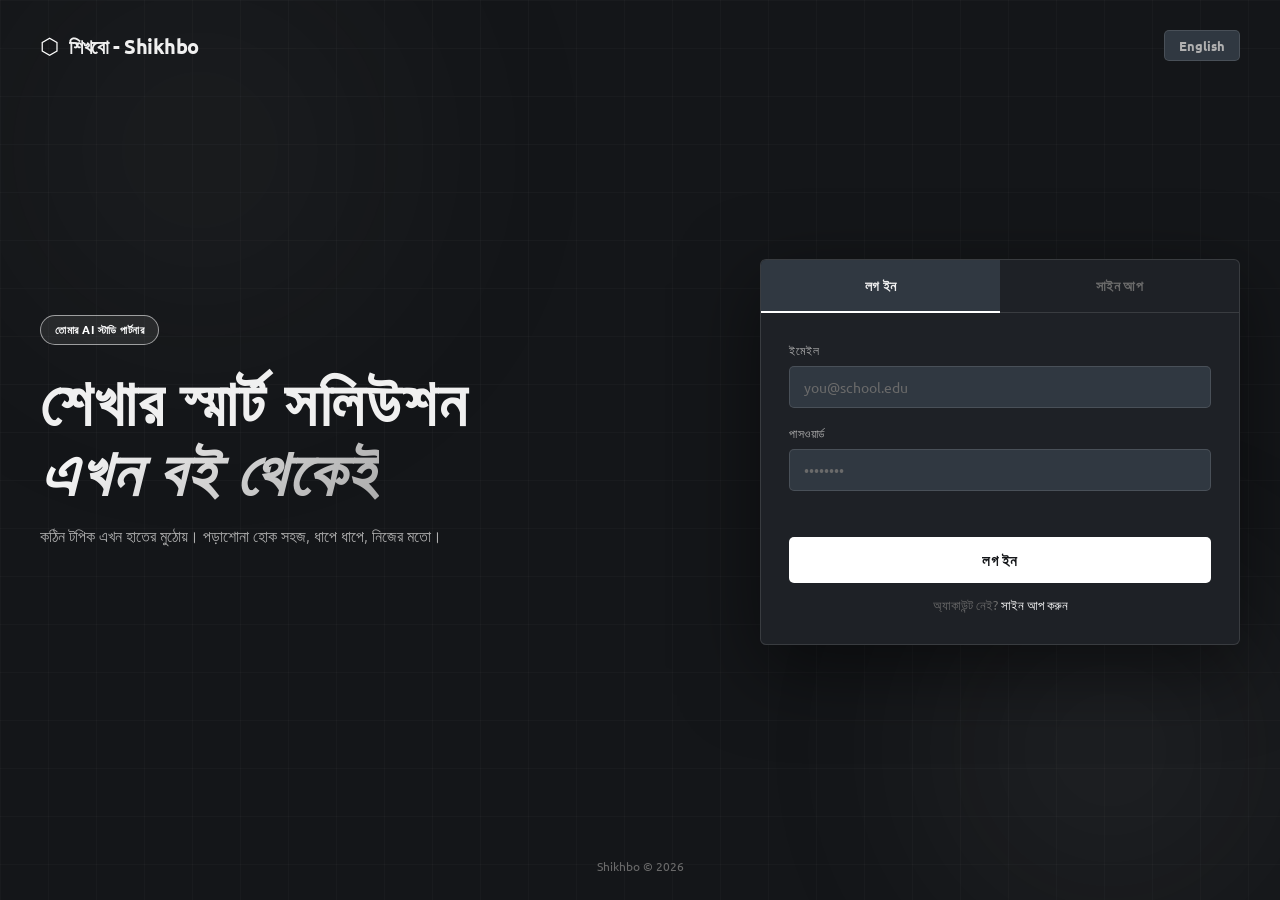
==== templates/index.html @ 41967b7c "Initial commit" ====
<!DOCTYPE html>
<html lang="en">

<head>
  <meta charset="UTF-8" />
  <meta name="viewport" content="width=device-width, initial-scale=1.0" />
  <title>শিখবো - Shikhbo</title>
  <link rel="stylesheet" href="/static/css/landing.css" />
  <link rel="preconnect" href="https://fonts.googleapis.com">
  <link
    href="https://fonts.googleapis.com/css2?family=Ubuntu:ital,wght@0,300;0,400;0,500;0,700;1,300;1,400;1,500;1,700&display=swap"
    rel="stylesheet">
</head>

<body>

  <!-- Background grid -->
  <div class="bg-grid"></div>
  <div class="glow glow-1"></div>
  <div class="glow glow-2"></div>

  <!-- Main container -->
  <div class="landing-wrapper">

    <header class="site-header" style="justify-content: space-between;">
      <div class="logo">
        <span class="logo-icon">⬡</span>
        <span class="logo-text">শিখবো - Shikhbo</span>
      </div>
      <button id="langToggleBtn" onclick="toggleLanguage()" class="lang-toggle">English</button>
    </header>

    <main class="hero">
      <div class="hero-text-content">
        <p class="hero-label" data-en="Your AI Study Partner" data-bn="তোমার AI স্টাডি পার্টনার">তোমার AI স্টাডি
          পার্টনার</p>
        <h1 class="hero-title" data-en="Learn smarter,<br><em>not harder.</em>"
          data-bn="শেখার স্মার্ট সলিউশন<br><em>এখন বই থেকেই</em>">আপনার সার্বক্ষণিক,<br><em>আপনার সার্বক্ষণিক স্টাডি
            পার্টনার।</em></h1>
        <p class="hero-sub" data-en="Tough topics, now in your pocket. Study made easy, step by step, your way."
          data-bn="কঠিন টপিক এখন হাতের মুঠোয়। পড়াশোনা হোক সহজ, ধাপে ধাপে, নিজের মতো।">কঠিন টপিক এখন হাতের মুঠোয়। পড়াশোনা
          হোক সহজ, ধাপে ধাপে, নিজের মতো</p>
      </div>

      <div class="auth-panel" id="authPanel">
        <!-- Tab switcher -->
        <div class="tab-bar">
          <button class="tab active" id="tabLogin" onclick="switchTab('login')" data-en="Log In" data-bn="লগ ইন">লগ
            ইন</button>
          <button class="tab" id="tabSignup" onclick="switchTab('signup')" data-en="Sign Up" data-bn="সাইন আপ">সাইন
            আপ</button>
        </div>

        <!-- LOGIN FORM -->
        <form id="loginForm" class="auth-form active" onsubmit="handleLogin(event)">
          <div class="field-group">
            <label data-en="Email" data-bn="ইমেইল">ইমেইল</label>
            <input type="email" id="loginEmail" placeholder="you@school.edu" required />
          </div>
          <div class="field-group">
            <label data-en="Password" data-bn="পাসওয়ার্ড">পাসওয়ার্ড</label>
            <input type="password" id="loginPassword" data-en="••••••••" data-bn="••••••••" placeholder="••••••••"
              required />
          </div>
          <div class="error-msg" id="loginError"></div>
          <button type="submit" class="btn-primary" id="loginBtn">
            <span class="btn-text" data-en="Log In" data-bn="লগ ইন">লগ ইন</span>
            <span class="btn-loader" style="display:none">●●●</span>
          </button>
          <p class="switch-hint" data-en="No account? <a href='#' onclick='switchTab(&quot;signup&quot;)'>Sign up</a>"
            data-bn="অ্যাকাউন্ট নেই? <a href='#' onclick='switchTab(&quot;signup&quot;)'>সাইন আপ করুন</a>">অ্যাকাউন্ট
            নেই? <a href='#' onclick='switchTab("signup")'>সাইন আপ করুন</a></p>
        </form>

        <!-- SIGNUP FORM -->
        <form id="signupForm" class="auth-form" onsubmit="handleSignup(event)">
          <div class="fields-row">
            <div class="field-group">
              <label data-en="Full Name" data-bn="পুরো নাম">পুরো নাম</label>
              <input type="text" id="signupName" data-en="Your name" data-bn="আপনার নাম" placeholder="আপনার নাম"
                required />
            </div>
            <div class="field-group">
              <label data-en="Email" data-bn="ইমেইল">ইমেইল</label>
              <input type="email" id="signupEmail" placeholder="you@school.edu" required />
            </div>
          </div>
          <div class="field-group">
            <label data-en="Password" data-bn="পাসওয়ার্ড">পাসওয়ার্ড</label>
            <input type="password" id="signupPassword" data-en="Create a password" data-bn="পাসওয়ার্ড তৈরি করুন"
              placeholder="পাসওয়ার্ড তৈরি করুন" required />
          </div>
          <div class="fields-row">
            <div class="field-group">
              <label data-en="Class / Grade" data-bn="ক্লাস / গ্রেড">ক্লাস / গ্রেড</label>
              <input type="text" id="signupClass" data-en="e.g. Class 10" data-bn="উদাঃ ক্লাস ১০"
                placeholder="উদাঃ ক্লাস ১০" required />
            </div>
            <div class="field-group">
              <label data-en="Curriculum" data-bn="কারিকুলাম">কারিকুলাম</label>
              <select id="signupCurriculum" required>
                <option value="" disabled selected data-en="Select…" data-bn="নির্বাচন করুন…">নির্বাচন করুন…</option>
                <option value="National" data-en="National" data-bn="ন্যাশনাল">ন্যাশনাল</option>
                <option value="Cambridge" data-en="Cambridge" data-bn="ক্যামব্রিজ">ক্যামব্রিজ</option>
                <option value="IB" data-en="IB" data-bn="আইবি">আইবি</option>
                <option value="Other" data-en="Other" data-bn="অন্যান্য">অন্যান্য</option>
              </select>
            </div>
          </div>
          <div class="error-msg" id="signupError"></div>
          <button type="submit" class="btn-primary" id="signupBtn">
            <span class="btn-text" data-en="Create Account" data-bn="অ্যাকাউন্ট তৈরি করুন">অ্যাকাউন্ট তৈরি করুন</span>
            <span class="btn-loader" style="display:none">●●●</span>
          </button>
          <p class="switch-hint"
            data-en="Already a member? <a href='#' onclick='switchTab(&quot;login&quot;)'>Log in</a>"
            data-bn="আগে থেকেই সদস্য? <a href='#' onclick='switchTab(&quot;login&quot;)'>লগ ইন করুন</a>">আগে থেকেই
            সদস্য? <a href='#' onclick='switchTab("login")'>লগ ইন করুন</a></p>
        </form>
      </div>
    </main>
    <footer class="site-footer">
      <span>Shikhbo © 2026</span>
    </footer>

  </div>

  <script src="/static/js/lang.js"></script>
  <script src="/static/js/landing.js"></script>
</body>

</html>
---- static/css/landing.css ----
/* ── Reset & Base ────────────────────────────────────────────────────────── */
*,
*::before,
*::after {
  box-sizing: border-box;
  margin: 0;
  padding: 0;
}

:root {
  --bg: #141619;
  --surface: #1e2126;
  --surface-2: #303841;
  --border: rgba(255, 255, 255, 0.12);
  --border-active: rgba(255, 255, 255, 0.55);
  --accent: #ffffff;
  --accent-dim: rgba(255, 255, 255, 0.08);
  --accent-glow: rgba(255, 255, 255, 0.18);
  --text: #f0f0f0;
  --text-dim: #b0b0b0;
  --text-muted: #6a6a6a;
  --green: #3dd68c;
  --red: #ff5f6d;
  --radius: 6px;
  --radius-sm: 5px;
  --layout-max-width: 1400px;
  --font-display: 'Ubuntu', sans-serif;
  --font-body: 'Ubuntu', sans-serif;
}

html,
body {
  height: 100%;
  background: var(--bg);
  color: var(--text);
  font-family: var(--font-body);
  font-size: 15px;
  line-height: 1.6;
  overflow-x: hidden;
}

/* ── Background ──────────────────────────────────────────────────────────── */
.bg-grid {
  position: fixed;
  inset: 0;
  z-index: 0;
  background-image:
    linear-gradient(rgba(255, 255, 255, 0.025) 1px, transparent 1px),
    linear-gradient(90deg, rgba(255, 255, 255, 0.025) 1px, transparent 1px);
  background-size: 48px 48px;
  pointer-events: none;
}

.glow {
  position: fixed;
  z-index: 0;
  border-radius: 50%;
  filter: blur(100px);
  pointer-events: none;
  opacity: 0.15;
}

.glow-1 {
  width: 600px;
  height: 600px;
  background: radial-gradient(circle, #555555, transparent 70%);
  top: -150px;
  left: -100px;
}

.glow-2 {
  width: 500px;
  height: 500px;
  background: radial-gradient(circle, #888888, transparent 70%);
  bottom: -100px;
  right: -80px;
}

/* ── Wrapper ─────────────────────────────────────────────────────────────── */
.landing-wrapper {
  position: relative;
  z-index: 1;
  min-height: 100vh;
  display: flex;
  flex-direction: column;
  align-items: center;
}

/* ── Header ──────────────────────────────────────────────────────────────── */
.site-header {
  width: 100%;
  max-width: var(--layout-max-width);
  padding: 28px 40px;
  display: flex;
  align-items: center;
}

.logo {
  display: flex;
  align-items: center;
  gap: 10px;
}

.logo-icon {
  font-size: 22px;
  color: var(--accent);
  animation: spin 8s linear infinite;
}

.logo-text {
  font-family: var(--font-display);
  font-size: 20px;
  font-weight: 700;
  letter-spacing: -0.5px;
}

@keyframes spin {
  from {
    transform: rotate(0deg);
  }

  to {
    transform: rotate(360deg);
  }
}

/* ── Hero ────────────────────────────────────────────────────────────────── */
.hero {
  flex: 1;
  display: flex;
  flex-direction: row;
  justify-content: space-between;
  align-items: center;
  text-align: left;
  padding: 40px 40px 60px;
  max-width: var(--layout-max-width);
  width: 100%;
  gap: 40px;
}

.hero-text-content {
  flex: 1;
  max-width: 700px;
}

.hero-label {
  display: inline-block;
  background: var(--accent-dim);
  border: 1px solid var(--border-active);
  color: var(--accent);
  font-size: 11px;
  font-weight: 600;
  letter-spacing: 0.5px;
  text-transform: uppercase;
  padding: 5px 14px;
  border-radius: 100px;
  margin-bottom: 22px;
  animation: fadeUp 0.5s ease both;
}

.hero-title {
  font-family: var(--font-display);
  font-size: clamp(38px, 6vw, 64px);
  font-weight: 800;
  line-height: 1.1;
  letter-spacing: 2px;
  margin-bottom: 16px;
  animation: fadeUp 0.5s 0.1s ease both;
}

.hero-title em {
  font-style: italic;
  background: linear-gradient(135deg, var(--accent), #aaaaaa);
  -webkit-background-clip: text;
  background-clip: text;
  -webkit-text-fill-color: transparent;
}

.hero-sub {
  color: var(--text-dim);
  font-size: 16px;
  font-weight: 300;
  margin-bottom: 40px;
  animation: fadeUp 0.5s 0.2s ease both;
}

/* ── Auth Panel ──────────────────────────────────────────────────────────── */
.auth-panel {
  width: 100%;
  max-width: 480px;
  background: var(--surface);
  border: 1px solid var(--border);
  border-radius: var(--radius);
  overflow: hidden;
  box-shadow: 0 24px 80px rgba(0, 0, 0, 0.5);
  animation: fadeUp 0.5s 0.3s ease both;
}

.tab-bar {
  display: grid;
  grid-template-columns: 1fr 1fr;
  border-bottom: 1px solid var(--border);
}

.tab {
  background: none;
  border: none;
  cursor: pointer;
  padding: 16px;
  font-family: var(--font-display);
  font-size: 14px;
  font-weight: 600;
  color: var(--text-muted);
  transition: all 0.2s;
  letter-spacing: 0.3px;
}

.tab:hover {
  color: var(--text-dim);
}

.tab.active {
  color: var(--text);
  background: var(--surface-2);
  border-bottom: 2px solid var(--accent);
  margin-bottom: -1px;
}

/* ── Forms ───────────────────────────────────────────────────────────────── */
.auth-form {
  display: none;
  flex-direction: column;
  gap: 16px;
  padding: 28px;
}

.auth-form.active {
  display: flex;
}

.fields-row {
  display: grid;
  grid-template-columns: 1fr 1fr;
  gap: 14px;
}

.field-group {
  display: flex;
  flex-direction: column;
  gap: 6px;
}

.field-group label {
  font-size: 12px;
  font-weight: 500;
  color: var(--text-dim);
  letter-spacing: 0.5px;
  text-transform: uppercase;
}

input,
select {
  background: var(--surface-2);
  border: 1px solid var(--border);
  border-radius: var(--radius-sm);
  color: var(--text);
  font-family: var(--font-body);
  font-size: 14px;
  padding: 11px 14px;
  outline: none;
  transition: border-color 0.2s, box-shadow 0.2s;
  width: 100%;
}

input::placeholder {
  color: var(--text-muted);
}

input:focus,
select:focus {
  border-color: var(--border-active);
  box-shadow: 0 0 0 3px var(--accent-dim);
}

select {
  cursor: pointer;
  appearance: none;
  background-image: url("data:image/svg+xml,%3Csvg xmlns='http://www.w3.org/2000/svg' width='12' height='12' viewBox='0 0 12 12' fill='none'%3E%3Cpath d='M2 4l4 4 4-4' stroke='%237a8299' stroke-width='1.5' stroke-linecap='round'/%3E%3C/svg%3E");
  background-repeat: no-repeat;
  background-position: right 14px center;
}

select option {
  background: var(--surface-2);
}

.error-msg {
  font-size: 13px;
  color: var(--red);
  min-height: 18px;
  margin-top: -4px;
}

.btn-primary {
  background: var(--accent);
  color: var(--bg);
  border: none;
  border-radius: var(--radius-sm);
  font-family: var(--font-display);
  font-size: 15px;
  font-weight: 700;
  padding: 13px;
  cursor: pointer;
  transition: opacity 0.2s, transform 0.15s;
  letter-spacing: 0.3px;
}

.btn-primary:hover {
  opacity: 0.85;
}

.btn-primary:active {
  transform: translateY(1px);
}

.btn-primary:disabled {
  opacity: 0.5;
  cursor: not-allowed;
  transform: none;
}

.btn-loader {
  letter-spacing: 4px;
  animation: pulse 0.8s infinite alternate;
}

@keyframes pulse {
  from {
    opacity: 0.4;
  }

  to {
    opacity: 1;
  }
}

.switch-hint {
  text-align: center;
  font-size: 13px;
  color: var(--text-muted);
  margin-top: -4px;
}

.switch-hint a {
  color: var(--accent);
  text-decoration: none;
  font-weight: 500;
}

.switch-hint a:hover {
  text-decoration: underline;
}

/* ── Lang Toggle ─────────────────────────────────────────────────────────── */
.lang-toggle {
  background: var(--surface-2);
  border: 1px solid var(--border);
  color: var(--text-dim);
  font-family: var(--font-body);
  font-size: 13px;
  font-weight: 600;
  padding: 6px 14px;
  border-radius: var(--radius-sm);
  cursor: pointer;
  transition: all 0.2s;
}

.lang-toggle:hover {
  border-color: var(--border-active);
  color: var(--text);
}

/* ── Footer ──────────────────────────────────────────────────────────────── */
.site-footer {
  padding: 24px 40px;
  display: flex;
  justify-content: center;
  width: 100%;
  max-width: var(--layout-max-width);
  font-size: 12px;
  color: var(--text-muted);
}

/* ── Animations ──────────────────────────────────────────────────────────── */
@keyframes fadeUp {
  from {
    opacity: 0;
    transform: translateY(18px);
  }

  to {
    opacity: 1;
    transform: translateY(0);
  }
}

/* ── Responsive ──────────────────────────────────────────────────────────── */
@media (max-width: 520px) {
  .fields-row {
    grid-template-columns: 1fr;
  }

  .site-header,
  .site-footer {
    padding: 20px;
  }

  .auth-form {
    padding: 20px;
  }

  .hero {
    padding: 20px 16px 40px;
    flex-direction: column;
  }
}
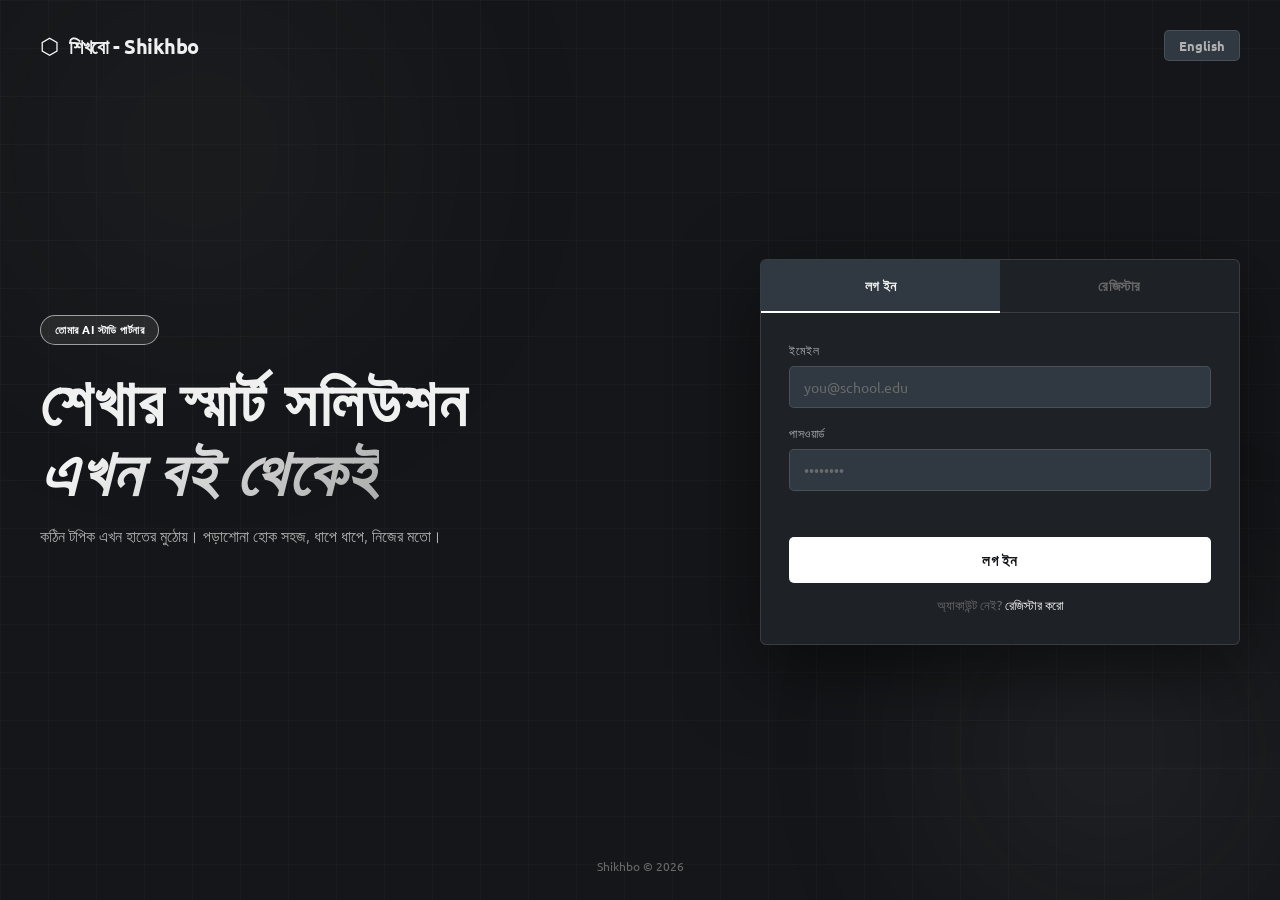
==== commit f25aa249: "implemented api based setup" ====
--- a/templates/index.html
+++ b/templates/index.html
@@ -38,17 +38,17 @@
           data-bn="শেখার স্মার্ট সলিউশন<br><em>এখন বই থেকেই</em>">আপনার সার্বক্ষণিক,<br><em>আপনার সার্বক্ষণিক স্টাডি
             পার্টনার।</em></h1>
         <p class="hero-sub" data-en="Tough topics, now in your pocket. Study made easy, step by step, your way."
-          data-bn="কঠিন টপিক এখন হাতের মুঠোয়। পড়াশোনা হোক সহজ, ধাপে ধাপে, নিজের মতো।">কঠিন টপিক এখন হাতের মুঠোয়। পড়াশোনা
+          data-bn="কঠিন টপিক এখন হাতের মুঠোয়। পড়াশোনা হোক সহজ, ধাপে ধাপে, নিজের মতো।">কঠিন টপিক এখন হাতের মুঠোয়। পড়াশোনা
           হোক সহজ, ধাপে ধাপে, নিজের মতো</p>
       </div>
 
       <div class="auth-panel" id="authPanel">
-        <!-- Tab switcher -->
+        <!-- TAB BAR -->
         <div class="tab-bar">
           <button class="tab active" id="tabLogin" onclick="switchTab('login')" data-en="Log In" data-bn="লগ ইন">লগ
             ইন</button>
-          <button class="tab" id="tabSignup" onclick="switchTab('signup')" data-en="Sign Up" data-bn="সাইন আপ">সাইন
-            আপ</button>
+          <button class="tab" id="tabSignup" onclick="switchTab('signup')" data-en="Sign Up"
+            data-bn="রেজিস্টার">রেজিস্টার</button>
         </div>
 
         <!-- LOGIN FORM -->
@@ -58,7 +58,7 @@
             <input type="email" id="loginEmail" placeholder="you@school.edu" required />
           </div>
           <div class="field-group">
-            <label data-en="Password" data-bn="পাসওয়ার্ড">পাসওয়ার্ড</label>
+            <label data-en="Password" data-bn="পাসওয়ার্ড">পাসওয়ার্ড</label>
             <input type="password" id="loginPassword" data-en="••••••••" data-bn="••••••••" placeholder="••••••••"
               required />
           </div>
@@ -67,55 +67,57 @@
             <span class="btn-text" data-en="Log In" data-bn="লগ ইন">লগ ইন</span>
             <span class="btn-loader" style="display:none">●●●</span>
           </button>
-          <p class="switch-hint" data-en="No account? <a href='#' onclick='switchTab(&quot;signup&quot;)'>Sign up</a>"
-            data-bn="অ্যাকাউন্ট নেই? <a href='#' onclick='switchTab(&quot;signup&quot;)'>সাইন আপ করুন</a>">অ্যাকাউন্ট
-            নেই? <a href='#' onclick='switchTab("signup")'>সাইন আপ করুন</a></p>
+          <p class="switch-hint"
+            data-en="Don't have an account? <a href='#' onclick='switchTab(&quot;signup&quot;); return false;'>Sign Up</a>"
+            data-bn="অ্যাকাউন্ট নেই? <a href='#' onclick='switchTab(&quot;signup&quot;); return false;'>রেজিস্টার করো</a>">
+            অ্যাকাউন্ট নেই? <a href="#" onclick="switchTab('signup'); return false;">রেজিস্টার করো</a></p>
         </form>
 
-        <!-- SIGNUP FORM -->
+        <!-- SIGN UP FORM -->
         <form id="signupForm" class="auth-form" onsubmit="handleSignup(event)">
+          <div class="field-group">
+            <label data-en="Full Name" data-bn="পুরো নাম">পুরো নাম</label>
+            <input type="text" id="signupName" data-en="Your name" data-bn="তোমার নাম" placeholder="তোমার নাম"
+              required />
+          </div>
+          <div class="field-group">
+            <label data-en="Email" data-bn="ইমেইল">ইমেইল</label>
+            <input type="email" id="signupEmail" placeholder="you@school.edu" required />
+          </div>
           <div class="fields-row">
             <div class="field-group">
-              <label data-en="Full Name" data-bn="পুরো নাম">পুরো নাম</label>
-              <input type="text" id="signupName" data-en="Your name" data-bn="আপনার নাম" placeholder="আপনার নাম"
-                required />
+              <label data-en="Curriculum" data-bn="কারিকুলাম">কারিকুলাম</label>
+              <select id="signupCurriculum" required onchange="populateClassDropdown(this.value, 'signupClass')">
+                <option value="" data-en="Select…" data-bn="নির্বাচন করো…">নির্বাচন করো…</option>
+                <option value="NCTB (Bangla)">NCTB (Bangla)</option>
+                <option value="NCTB (English)">NCTB (English)</option>
+                <option value="Madrasah">Madrasah</option>
+                <option value="Edexcel">Edexcel</option>
+                <option value="Cambridge">Cambridge</option>
+                <option value="IB">IB</option>
+              </select>
             </div>
             <div class="field-group">
-              <label data-en="Email" data-bn="ইমেইল">ইমেইল</label>
-              <input type="email" id="signupEmail" placeholder="you@school.edu" required />
+              <label data-en="Class / Grade" data-bn="ক্লাস">ক্লাস</label>
+              <select id="signupClass" required disabled>
+                <option value="" data-en="Select curriculum first" data-bn="আগে কারিকুলাম নির্বাচন করো">আগে কারিকুলাম নির্বাচন করো</option>
+              </select>
             </div>
           </div>
           <div class="field-group">
-            <label data-en="Password" data-bn="পাসওয়ার্ড">পাসওয়ার্ড</label>
-            <input type="password" id="signupPassword" data-en="Create a password" data-bn="পাসওয়ার্ড তৈরি করুন"
-              placeholder="পাসওয়ার্ড তৈরি করুন" required />
-          </div>
-          <div class="fields-row">
-            <div class="field-group">
-              <label data-en="Class / Grade" data-bn="ক্লাস / গ্রেড">ক্লাস / গ্রেড</label>
-              <input type="text" id="signupClass" data-en="e.g. Class 10" data-bn="উদাঃ ক্লাস ১০"
-                placeholder="উদাঃ ক্লাস ১০" required />
-            </div>
-            <div class="field-group">
-              <label data-en="Curriculum" data-bn="কারিকুলাম">কারিকুলাম</label>
-              <select id="signupCurriculum" required>
-                <option value="" disabled selected data-en="Select…" data-bn="নির্বাচন করুন…">নির্বাচন করুন…</option>
-                <option value="National" data-en="National" data-bn="ন্যাশনাল">ন্যাশনাল</option>
-                <option value="Cambridge" data-en="Cambridge" data-bn="ক্যামব্রিজ">ক্যামব্রিজ</option>
-                <option value="IB" data-en="IB" data-bn="আইবি">আইবি</option>
-                <option value="Other" data-en="Other" data-bn="অন্যান্য">অন্যান্য</option>
-              </select>
-            </div>
+            <label data-en="Password" data-bn="পাসওয়ার্ড">পাসওয়ার্ড</label>
+            <input type="password" id="signupPassword" data-en="Min 6 characters" data-bn="কমপক্ষে ৬ অক্ষর" placeholder="কমপক্ষে ৬ অক্ষর"
+              required minlength="6" />
           </div>
           <div class="error-msg" id="signupError"></div>
           <button type="submit" class="btn-primary" id="signupBtn">
-            <span class="btn-text" data-en="Create Account" data-bn="অ্যাকাউন্ট তৈরি করুন">অ্যাকাউন্ট তৈরি করুন</span>
+            <span class="btn-text" data-en="Create Account" data-bn="অ্যাকাউন্ট তৈরি করো">অ্যাকাউন্ট তৈরি করো</span>
             <span class="btn-loader" style="display:none">●●●</span>
           </button>
           <p class="switch-hint"
-            data-en="Already a member? <a href='#' onclick='switchTab(&quot;login&quot;)'>Log in</a>"
-            data-bn="আগে থেকেই সদস্য? <a href='#' onclick='switchTab(&quot;login&quot;)'>লগ ইন করুন</a>">আগে থেকেই
-            সদস্য? <a href='#' onclick='switchTab("login")'>লগ ইন করুন</a></p>
+            data-en="Already have an account? <a href='#' onclick='switchTab(&quot;login&quot;); return false;'>Log In</a>"
+            data-bn="অ্যাকাউন্ট আছে? <a href='#' onclick='switchTab(&quot;login&quot;); return false;'>লগ ইন করো</a>">
+            অ্যাকাউন্ট আছে? <a href="#" onclick="switchTab('login'); return false;">লগ ইন করো</a></p>
         </form>
       </div>
     </main>
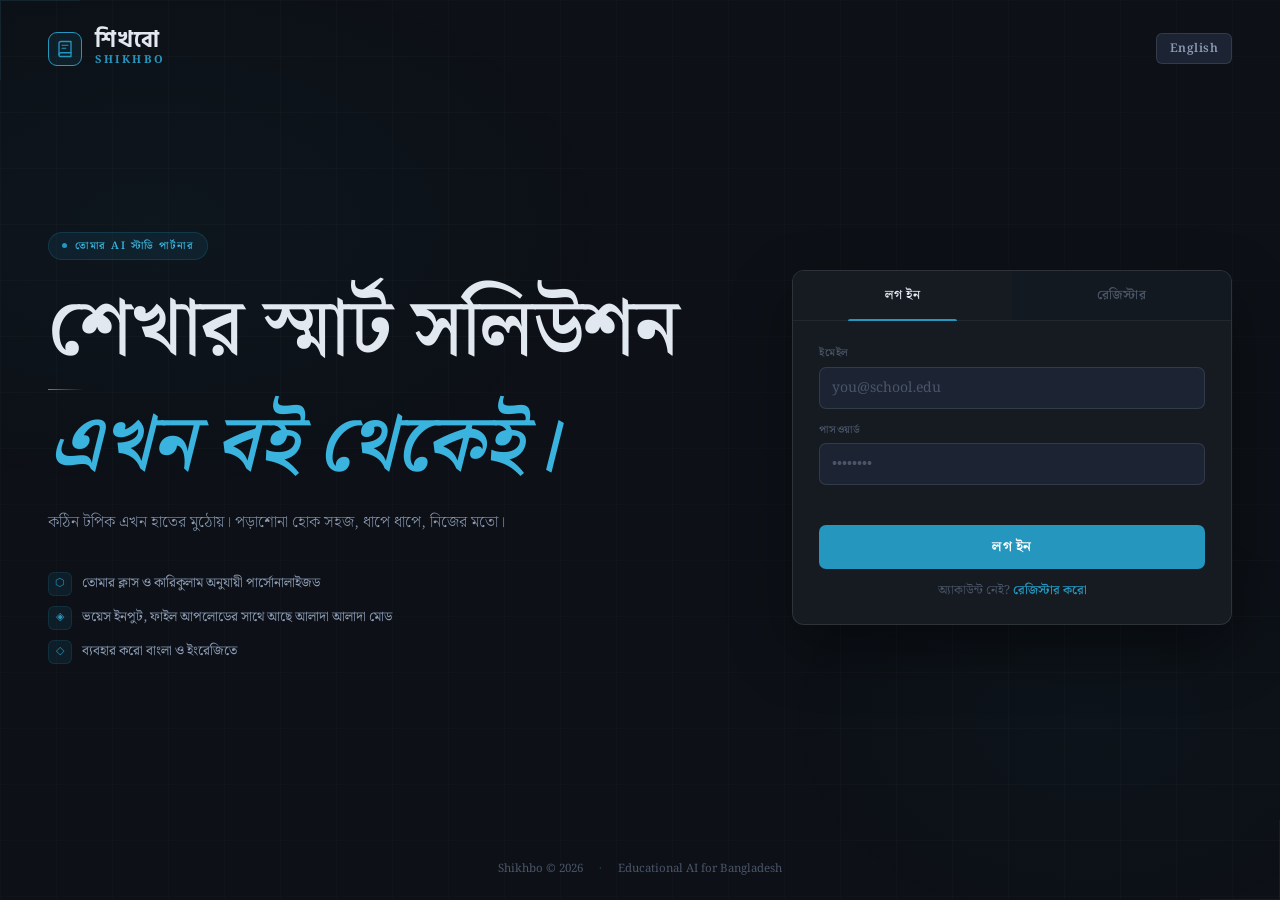
==== commit f2cec77f: "UI update" ====
--- a/templates/index.html
+++ b/templates/index.html
@@ -4,46 +4,82 @@
 <head>
   <meta charset="UTF-8" />
   <meta name="viewport" content="width=device-width, initial-scale=1.0" />
-  <title>শিখবো - Shikhbo</title>
+  <title>শিখবো — Shikhbo</title>
+  <link rel="preconnect" href="https://fonts.googleapis.com">
+  <link rel="preconnect" href="https://fonts.gstatic.com" crossorigin>
+  <link
+    href="https://fonts.googleapis.com/css2?family=DM+Serif+Display:ital@0;1&family=DM+Sans:ital,opsz,wght@0,9..40,300;0,9..40,400;0,9..40,500;0,9..40,600;1,9..40,300&family=Hind+Siliguri:wght@400;600;700&family=Noto+Serif+Bengali:wght@300;400;500;600;700&display=swap"
+    rel="stylesheet">
   <link rel="stylesheet" href="/static/css/landing.css" />
-  <link rel="preconnect" href="https://fonts.googleapis.com">
-  <link
-    href="https://fonts.googleapis.com/css2?family=Ubuntu:ital,wght@0,300;0,400;0,500;0,700;1,300;1,400;1,500;1,700&display=swap"
-    rel="stylesheet">
 </head>
 
 <body>
 
-  <!-- Background grid -->
+  <div class="bg-noise"></div>
   <div class="bg-grid"></div>
-  <div class="glow glow-1"></div>
-  <div class="glow glow-2"></div>
+  <div class="corner-mark tl"></div>
+  <div class="corner-mark br"></div>
 
-  <!-- Main container -->
   <div class="landing-wrapper">
 
-    <header class="site-header" style="justify-content: space-between;">
+    <header class="site-header">
       <div class="logo">
-        <span class="logo-icon">⬡</span>
-        <span class="logo-text">শিখবো - Shikhbo</span>
+        <div class="logo-mark">
+          <svg class="logo-book" width="18" height="18" viewBox="0 0 24 24" fill="none" xmlns="http://www.w3.org/2000/svg">
+            <path d="M4 19.5A2.5 2.5 0 0 1 6.5 17H20" stroke="currentColor" stroke-width="1.8" stroke-linecap="round" stroke-linejoin="round"/>
+            <path d="M6.5 2H20v20H6.5A2.5 2.5 0 0 1 4 19.5v-15A2.5 2.5 0 0 1 6.5 2z" stroke="currentColor" stroke-width="1.8" stroke-linecap="round" stroke-linejoin="round"/>
+            <line x1="8" y1="7" x2="16" y2="7" stroke="currentColor" stroke-width="1.5" stroke-linecap="round"/>
+            <line x1="8" y1="11" x2="13" y2="11" stroke="currentColor" stroke-width="1.5" stroke-linecap="round"/>
+          </svg>
+        </div>
+        <div class="logo-wordmark">
+          <span class="logo-bn bn-logo">শিখবো</span>
+          <span class="logo-en">Shikhbo</span>
+        </div>
       </div>
       <button id="langToggleBtn" onclick="toggleLanguage()" class="lang-toggle">English</button>
     </header>
 
     <main class="hero">
       <div class="hero-text-content">
-        <p class="hero-label" data-en="Your AI Study Partner" data-bn="তোমার AI স্টাডি পার্টনার">তোমার AI স্টাডি
-          পার্টনার</p>
-        <h1 class="hero-title" data-en="Learn smarter,<br><em>not harder.</em>"
-          data-bn="শেখার স্মার্ট সলিউশন<br><em>এখন বই থেকেই</em>">আপনার সার্বক্ষণিক,<br><em>আপনার সার্বক্ষণিক স্টাডি
-            পার্টনার।</em></h1>
+        <div class="hero-badge">
+          <span class="hero-badge-dot"></span>
+          <span data-en="Your AI Study Partner" data-bn="তোমার AI স্টাডি পার্টনার">তোমার AI স্টাডি পার্টনার</span>
+        </div>
+
+        <h1 class="hero-title" data-en="Learn smarter,<span class='divider'></span><em>not harder.</em>"
+          data-bn="শেখার স্মার্ট সলিউশন<span class='divider'></span><em>এখন বই থেকেই।</em>">
+          শেখার স্মার্ট সলিউশন<span class="divider"></span><em>এখন বই থেকেই।</em>
+        </h1>
+
         <p class="hero-sub" data-en="Tough topics, now in your pocket. Study made easy, step by step, your way."
-          data-bn="কঠিন টপিক এখন হাতের মুঠোয়। পড়াশোনা হোক সহজ, ধাপে ধাপে, নিজের মতো।">কঠিন টপিক এখন হাতের মুঠোয়। পড়াশোনা
-          হোক সহজ, ধাপে ধাপে, নিজের মতো</p>
+          data-bn="কঠিন টপিক এখন হাতের মুঠোয়। পড়াশোনা হোক সহজ, ধাপে ধাপে, নিজের মতো।">
+          কঠিন টপিক এখন হাতের মুঠোয়। পড়াশোনা হোক সহজ, ধাপে ধাপে, নিজের মতো।
+        </p>
+
+        <div class="hero-features">
+          <div class="feat-row">
+            <div class="feat-icon">⬡</div>
+            <span data-en="Personalized for your class &amp; curriculum"
+              data-bn="তোমার ক্লাস ও কারিকুলাম অনুযায়ী পার্সোনালাইজড">তোমার ক্লাস ও কারিকুলাম অনুযায়ী
+              পার্সোনালাইজড</span>
+          </div>
+          <div class="feat-row">
+            <div class="feat-icon">◈</div>
+            <span data-en="Voice input, file upload &amp; multiple study modes"
+              data-bn="ভয়েস ইনপুট, ফাইল আপলোডের সাথে আছে আলাদা আলাদা মোড">ভয়েস ইনপুট, ফাইল আপলোডের সাথে আছে আলাদা
+              আলাদা মোড</span>
+          </div>
+          <div class="feat-row">
+            <div class="feat-icon">◇</div>
+            <span data-en="Bengali &amp; English — fully bilingual answers"
+              data-bn="ব্যবহার করো বাংলা ও ইংরেজিতে">ব্যবহার করো বাংলা ও ইংরেজিতে</span>
+          </div>
+        </div>
       </div>
 
+      <!-- AUTH PANEL -->
       <div class="auth-panel" id="authPanel">
-        <!-- TAB BAR -->
         <div class="tab-bar">
           <button class="tab active" id="tabLogin" onclick="switchTab('login')" data-en="Log In" data-bn="লগ ইন">লগ
             ইন</button>
@@ -51,7 +87,7 @@
             data-bn="রেজিস্টার">রেজিস্টার</button>
         </div>
 
-        <!-- LOGIN FORM -->
+        <!-- LOGIN -->
         <form id="loginForm" class="auth-form active" onsubmit="handleLogin(event)">
           <div class="field-group">
             <label data-en="Email" data-bn="ইমেইল">ইমেইল</label>
@@ -59,8 +95,7 @@
           </div>
           <div class="field-group">
             <label data-en="Password" data-bn="পাসওয়ার্ড">পাসওয়ার্ড</label>
-            <input type="password" id="loginPassword" data-en="••••••••" data-bn="••••••••" placeholder="••••••••"
-              required />
+            <input type="password" id="loginPassword" placeholder="••••••••" required />
           </div>
           <div class="error-msg" id="loginError"></div>
           <button type="submit" class="btn-primary" id="loginBtn">
@@ -70,10 +105,11 @@
           <p class="switch-hint"
             data-en="Don't have an account? <a href='#' onclick='switchTab(&quot;signup&quot;); return false;'>Sign Up</a>"
             data-bn="অ্যাকাউন্ট নেই? <a href='#' onclick='switchTab(&quot;signup&quot;); return false;'>রেজিস্টার করো</a>">
-            অ্যাকাউন্ট নেই? <a href="#" onclick="switchTab('signup'); return false;">রেজিস্টার করো</a></p>
+            অ্যাকাউন্ট নেই? <a href="#" onclick="switchTab('signup'); return false;">রেজিস্টার করো</a>
+          </p>
         </form>
 
-        <!-- SIGN UP FORM -->
+        <!-- SIGN UP -->
         <form id="signupForm" class="auth-form" onsubmit="handleSignup(event)">
           <div class="field-group">
             <label data-en="Full Name" data-bn="পুরো নাম">পুরো নাম</label>
@@ -100,14 +136,15 @@
             <div class="field-group">
               <label data-en="Class / Grade" data-bn="ক্লাস">ক্লাস</label>
               <select id="signupClass" required disabled>
-                <option value="" data-en="Select curriculum first" data-bn="আগে কারিকুলাম নির্বাচন করো">আগে কারিকুলাম নির্বাচন করো</option>
+                <option value="" data-en="Select curriculum first" data-bn="আগে কারিকুলাম নির্বাচন করো">আগে কারিকুলাম
+                  নির্বাচন করো</option>
               </select>
             </div>
           </div>
           <div class="field-group">
             <label data-en="Password" data-bn="পাসওয়ার্ড">পাসওয়ার্ড</label>
-            <input type="password" id="signupPassword" data-en="Min 6 characters" data-bn="কমপক্ষে ৬ অক্ষর" placeholder="কমপক্ষে ৬ অক্ষর"
-              required minlength="6" />
+            <input type="password" id="signupPassword" data-en="Min 6 characters" data-bn="কমপক্ষে ৬ অক্ষর"
+              placeholder="কমপক্ষে ৬ অক্ষর" required minlength="6" />
           </div>
           <div class="error-msg" id="signupError"></div>
           <button type="submit" class="btn-primary" id="signupBtn">
@@ -117,14 +154,17 @@
           <p class="switch-hint"
             data-en="Already have an account? <a href='#' onclick='switchTab(&quot;login&quot;); return false;'>Log In</a>"
             data-bn="অ্যাকাউন্ট আছে? <a href='#' onclick='switchTab(&quot;login&quot;); return false;'>লগ ইন করো</a>">
-            অ্যাকাউন্ট আছে? <a href="#" onclick="switchTab('login'); return false;">লগ ইন করো</a></p>
+            অ্যাকাউন্ট আছে? <a href="#" onclick="switchTab('login'); return false;">লগ ইন করো</a>
+          </p>
         </form>
       </div>
     </main>
+
     <footer class="site-footer">
-      <span>Shikhbo © 2026</span>
+      <span>Shikhbo &copy; 2026</span>
+      <span style="color:var(--accent);opacity:0.4">·</span>
+      <span>Educational AI for Bangladesh</span>
     </footer>
-
   </div>
 
   <script src="/static/js/lang.js"></script>
--- a/static/css/landing.css
+++ b/static/css/landing.css
@@ -8,24 +8,30 @@
 }
 
 :root {
-  --bg: #141619;
-  --surface: #1e2126;
-  --surface-2: #303841;
-  --border: rgba(255, 255, 255, 0.12);
-  --border-active: rgba(255, 255, 255, 0.55);
-  --accent: #ffffff;
-  --accent-dim: rgba(255, 255, 255, 0.08);
-  --accent-glow: rgba(255, 255, 255, 0.18);
-  --text: #f0f0f0;
-  --text-dim: #b0b0b0;
-  --text-muted: #6a6a6a;
-  --green: #3dd68c;
-  --red: #ff5f6d;
-  --radius: 6px;
-  --radius-sm: 5px;
-  --layout-max-width: 1400px;
-  --font-display: 'Ubuntu', sans-serif;
-  --font-body: 'Ubuntu', sans-serif;
+  --bg: #0d1117;
+  --bg-2: #131920;
+  --surface: #161b22;
+  --surface-2: #1c2433;
+  --surface-3: #253040;
+  --border: rgba(255, 255, 255, 0.06);
+  --border-mid: rgba(255, 255, 255, 0.10);
+  --border-hi: rgba(255, 255, 255, 0.25);
+  --accent: #2596be;
+  --accent-dim: rgba(37, 150, 190, 0.10);
+  --accent-glow: rgba(37, 150, 190, 0.06);
+  --accent-bright: #3ab4de;
+  --text: #e2e8f0;
+  --text-dim: #8b9bb4;
+  --text-muted: #4a5568;
+  --red: #e05a6a;
+  --green: #3ecf8e;
+  --radius: 10px;
+  --radius-lg: 12px;
+  --font-display: 'DM Serif Display', serif;
+  --font-body: 'DM Sans', 'Ubuntu', sans-serif;
+  --font-bn-logo: 'Hind Siliguri', sans-serif;
+  --font-bn-body: 'Noto Serif Bengali', serif;
+  --max-w: 1380px;
 }
 
 html,
@@ -40,40 +46,50 @@
 }
 
 /* ── Background ──────────────────────────────────────────────────────────── */
+.bg-noise {
+  position: fixed;
+  inset: 0;
+  z-index: 0;
+  pointer-events: none;
+  background-image:
+    radial-gradient(ellipse 60% 50% at 12% 25%, rgba(37, 150, 190, 0.04) 0%, transparent 60%),
+    radial-gradient(ellipse 45% 45% at 85% 80%, rgba(37, 150, 190, 0.025) 0%, transparent 55%);
+}
+
 .bg-grid {
   position: fixed;
   inset: 0;
   z-index: 0;
+  pointer-events: none;
   background-image:
-    linear-gradient(rgba(255, 255, 255, 0.025) 1px, transparent 1px),
-    linear-gradient(90deg, rgba(255, 255, 255, 0.025) 1px, transparent 1px);
-  background-size: 48px 48px;
-  pointer-events: none;
-}
-
-.glow {
+    linear-gradient(rgba(255, 255, 255, 0.015) 1px, transparent 1px),
+    linear-gradient(90deg, rgba(255, 255, 255, 0.015) 1px, transparent 1px);
+  background-size: 56px 56px;
+}
+
+.corner-mark {
   position: fixed;
   z-index: 0;
-  border-radius: 50%;
-  filter: blur(100px);
   pointer-events: none;
-  opacity: 0.15;
-}
-
-.glow-1 {
-  width: 600px;
-  height: 600px;
-  background: radial-gradient(circle, #555555, transparent 70%);
-  top: -150px;
-  left: -100px;
-}
-
-.glow-2 {
-  width: 500px;
-  height: 500px;
-  background: radial-gradient(circle, #888888, transparent 70%);
-  bottom: -100px;
-  right: -80px;
+  width: 80px;
+  height: 80px;
+  opacity: 0.12;
+}
+
+.corner-mark.tl {
+  top: 0;
+  left: 0;
+  border-top: 1px solid var(--accent);
+  border-left: 1px solid var(--accent);
+  border-radius: 0 0 28px 0;
+}
+
+.corner-mark.br {
+  bottom: 0;
+  right: 0;
+  border-bottom: 1px solid var(--accent);
+  border-right: 1px solid var(--accent);
+  border-radius: 28px 0 0 0;
 }
 
 /* ── Wrapper ─────────────────────────────────────────────────────────────── */
@@ -89,39 +105,63 @@
 /* ── Header ──────────────────────────────────────────────────────────────── */
 .site-header {
   width: 100%;
-  max-width: var(--layout-max-width);
-  padding: 28px 40px;
-  display: flex;
-  align-items: center;
+  max-width: var(--max-w);
+  padding: 28px 48px;
+  display: flex;
+  align-items: center;
+  justify-content: space-between;
 }
 
 .logo {
   display: flex;
   align-items: center;
-  gap: 10px;
-}
-
-.logo-icon {
+  gap: 13px;
+}
+
+.logo-mark {
+  width: 34px;
+  height: 34px;
+  border: 1.5px solid var(--accent);
+  border-radius: 9px;
+  display: flex;
+  align-items: center;
+  justify-content: center;
+  position: relative;
+  background: var(--accent-dim);
+}
+
+.logo-book {
+  color: var(--accent);
+}
+
+.logo-wordmark {
+  display: flex;
+  flex-direction: column;
+  gap: 0;
+}
+
+.logo-bn {
+  font-family: var(--font-body);
+  font-size: 18px;
+  color: var(--text);
+  line-height: 1.1;
+  font-weight: 400;
+}
+
+/* Hind Siliguri specifically for logo Bengali text */
+.logo-bn.bn-logo {
+  font-family: var(--font-bn-logo);
+  font-weight: 400;
   font-size: 22px;
+  letter-spacing: 1.5px;
+}
+
+.logo-en {
+  font-size: 11px;
+  font-weight: 700;
   color: var(--accent);
-  animation: spin 8s linear infinite;
-}
-
-.logo-text {
-  font-family: var(--font-display);
-  font-size: 20px;
-  font-weight: 700;
-  letter-spacing: -0.5px;
-}
-
-@keyframes spin {
-  from {
-    transform: rotate(0deg);
-  }
-
-  to {
-    transform: rotate(360deg);
-  }
+  letter-spacing: 2.5px;
+  text-transform: uppercase;
 }
 
 /* ── Hero ────────────────────────────────────────────────────────────────── */
@@ -131,74 +171,137 @@
   flex-direction: row;
   justify-content: space-between;
   align-items: center;
-  text-align: left;
-  padding: 40px 40px 60px;
-  max-width: var(--layout-max-width);
+  padding: 20px 48px 60px;
+  max-width: var(--max-w);
   width: 100%;
-  gap: 40px;
+  gap: 60px;
 }
 
 .hero-text-content {
   flex: 1;
-  max-width: 700px;
-}
-
-.hero-label {
-  display: inline-block;
+  max-width: 640px;
+}
+
+.hero-badge {
+  display: inline-flex;
+  align-items: center;
+  gap: 8px;
   background: var(--accent-dim);
-  border: 1px solid var(--border-active);
-  color: var(--accent);
-  font-size: 11px;
+  border: 1px solid rgba(37, 150, 190, 0.20);
+  color: var(--accent-bright);
+  font-size: 10.5px;
   font-weight: 600;
-  letter-spacing: 0.5px;
+  letter-spacing: 1.5px;
   text-transform: uppercase;
-  padding: 5px 14px;
+  padding: 5px 13px;
   border-radius: 100px;
-  margin-bottom: 22px;
+  margin-bottom: 28px;
   animation: fadeUp 0.5s ease both;
+}
+
+.hero-badge-dot {
+  width: 5px;
+  height: 5px;
+  border-radius: 50%;
+  background: var(--accent);
+  animation: pulse-dot 2.5s ease infinite;
+}
+
+@keyframes pulse-dot {
+
+  0%,
+  100% {
+    opacity: 1;
+    transform: scale(1)
+  }
+
+  50% {
+    opacity: .4;
+    transform: scale(0.7)
+  }
 }
 
 .hero-title {
   font-family: var(--font-display);
-  font-size: clamp(38px, 6vw, 64px);
-  font-weight: 800;
-  line-height: 1.1;
-  letter-spacing: 2px;
-  margin-bottom: 16px;
+  font-size: 80px;
+  /* font-size: clamp(74px, 5.2vw, 62px); */
+  font-weight: 600;
+  line-height: 1.08;
+  letter-spacing: -0.5px;
+  margin-bottom: 18px;
   animation: fadeUp 0.5s 0.1s ease both;
+  color: var(--text);
 }
 
 .hero-title em {
   font-style: italic;
-  background: linear-gradient(135deg, var(--accent), #aaaaaa);
-  -webkit-background-clip: text;
-  background-clip: text;
-  -webkit-text-fill-color: transparent;
+  color: var(--accent-bright);
+}
+
+.hero-title .divider {
+  display: block;
+  width: 36px;
+  height: 1.5px;
+  background: linear-gradient(90deg, var(--accent), transparent);
+  margin: 14px 0;
 }
 
 .hero-sub {
   color: var(--text-dim);
   font-size: 16px;
   font-weight: 300;
-  margin-bottom: 40px;
+  line-height: 1.7;
+  margin-bottom: 36px;
   animation: fadeUp 0.5s 0.2s ease both;
+}
+
+.hero-features {
+  display: flex;
+  flex-direction: column;
+  gap: 10px;
+  animation: fadeUp 0.5s 0.25s ease both;
+}
+
+.feat-row {
+  display: flex;
+  align-items: center;
+  gap: 10px;
+  font-size: 13.5px;
+  color: var(--text-dim);
+}
+
+.feat-icon {
+  width: 24px;
+  height: 24px;
+  border-radius: 6px;
+  background: var(--accent-dim);
+  border: 1px solid rgba(37, 150, 190, 0.15);
+  display: flex;
+  align-items: center;
+  justify-content: center;
+  font-size: 11px;
+  flex-shrink: 0;
+  color: var(--accent);
 }
 
 /* ── Auth Panel ──────────────────────────────────────────────────────────── */
 .auth-panel {
   width: 100%;
-  max-width: 480px;
+  max-width: 440px;
   background: var(--surface);
-  border: 1px solid var(--border);
-  border-radius: var(--radius);
+  border: 1px solid var(--border-mid);
+  border-radius: var(--radius-lg);
   overflow: hidden;
-  box-shadow: 0 24px 80px rgba(0, 0, 0, 0.5);
+  box-shadow: 0 24px 60px rgba(0, 0, 0, 0.4);
   animation: fadeUp 0.5s 0.3s ease both;
-}
-
+  position: relative;
+}
+
+/* ── Tab Bar ─────────────────────────────────────────────────────────────── */
 .tab-bar {
   display: grid;
   grid-template-columns: 1fr 1fr;
+  background: var(--bg-2);
   border-bottom: 1px solid var(--border);
 }
 
@@ -206,13 +309,14 @@
   background: none;
   border: none;
   cursor: pointer;
-  padding: 16px;
-  font-family: var(--font-display);
-  font-size: 14px;
+  padding: 14px;
+  font-family: var(--font-body);
+  font-size: 13px;
   font-weight: 600;
   color: var(--text-muted);
   transition: all 0.2s;
-  letter-spacing: 0.3px;
+  letter-spacing: 0.4px;
+  position: relative;
 }
 
 .tab:hover {
@@ -221,17 +325,26 @@
 
 .tab.active {
   color: var(--text);
-  background: var(--surface-2);
-  border-bottom: 2px solid var(--accent);
-  margin-bottom: -1px;
+  background: var(--surface);
+}
+
+.tab.active::after {
+  content: '';
+  position: absolute;
+  bottom: -1px;
+  left: 25%;
+  right: 25%;
+  height: 2px;
+  background: var(--accent);
+  border-radius: 2px 2px 0 0;
 }
 
 /* ── Forms ───────────────────────────────────────────────────────────────── */
 .auth-form {
   display: none;
   flex-direction: column;
-  gap: 16px;
-  padding: 28px;
+  gap: 13px;
+  padding: 24px 26px;
 }
 
 .auth-form.active {
@@ -241,34 +354,34 @@
 .fields-row {
   display: grid;
   grid-template-columns: 1fr 1fr;
-  gap: 14px;
+  gap: 12px;
 }
 
 .field-group {
   display: flex;
   flex-direction: column;
-  gap: 6px;
+  gap: 5px;
 }
 
 .field-group label {
-  font-size: 12px;
-  font-weight: 500;
-  color: var(--text-dim);
-  letter-spacing: 0.5px;
+  font-size: 10.5px;
+  font-weight: 600;
+  color: var(--text-muted);
+  letter-spacing: 0.8px;
   text-transform: uppercase;
 }
 
 input,
 select {
   background: var(--surface-2);
-  border: 1px solid var(--border);
-  border-radius: var(--radius-sm);
+  border: 1px solid var(--border-mid);
+  border-radius: 7px;
   color: var(--text);
   font-family: var(--font-body);
   font-size: 14px;
-  padding: 11px 14px;
+  padding: 9px 12px;
   outline: none;
-  transition: border-color 0.2s, box-shadow 0.2s;
+  transition: border-color 0.2s, box-shadow 0.2s, background 0.2s;
   width: 100%;
 }
 
@@ -278,16 +391,18 @@
 
 input:focus,
 select:focus {
-  border-color: var(--border-active);
-  box-shadow: 0 0 0 3px var(--accent-dim);
+  border-color: var(--accent);
+  box-shadow: 0 0 0 2px rgba(37, 150, 190, 0.1);
+  background: var(--surface-3);
 }
 
 select {
   cursor: pointer;
   appearance: none;
-  background-image: url("data:image/svg+xml,%3Csvg xmlns='http://www.w3.org/2000/svg' width='12' height='12' viewBox='0 0 12 12' fill='none'%3E%3Cpath d='M2 4l4 4 4-4' stroke='%237a8299' stroke-width='1.5' stroke-linecap='round'/%3E%3C/svg%3E");
+  background-image: url("data:image/svg+xml,%3Csvg xmlns='http://www.w3.org/2000/svg' width='12' height='12' viewBox='0 0 12 12' fill='none'%3E%3Cpath d='M2 4l4 4 4-4' stroke='%236a7a8a' stroke-width='1.5' stroke-linecap='round'/%3E%3C/svg%3E");
   background-repeat: no-repeat;
-  background-position: right 14px center;
+  background-position: right 13px center;
+  padding-right: 36px;
 }
 
 select option {
@@ -295,28 +410,28 @@
 }
 
 .error-msg {
-  font-size: 13px;
+  font-size: 12.5px;
   color: var(--red);
-  min-height: 18px;
-  margin-top: -4px;
+  min-height: 16px;
+  margin-top: -2px;
 }
 
 .btn-primary {
   background: var(--accent);
-  color: var(--bg);
+  color: #fff;
   border: none;
-  border-radius: var(--radius-sm);
-  font-family: var(--font-display);
-  font-size: 15px;
+  border-radius: 7px;
+  font-family: var(--font-body);
+  font-size: 14px;
   font-weight: 700;
-  padding: 13px;
+  padding: 11px;
   cursor: pointer;
   transition: opacity 0.2s, transform 0.15s;
   letter-spacing: 0.3px;
 }
 
 .btn-primary:hover {
-  opacity: 0.85;
+  opacity: 0.88;
 }
 
 .btn-primary:active {
@@ -324,37 +439,37 @@
 }
 
 .btn-primary:disabled {
-  opacity: 0.5;
+  opacity: 0.4;
   cursor: not-allowed;
   transform: none;
 }
 
 .btn-loader {
   letter-spacing: 4px;
-  animation: pulse 0.8s infinite alternate;
-}
-
-@keyframes pulse {
+  animation: pulse-btn 0.8s infinite alternate;
+}
+
+@keyframes pulse-btn {
   from {
-    opacity: 0.4;
+    opacity: 0.3
   }
 
   to {
-    opacity: 1;
+    opacity: 1
   }
 }
 
 .switch-hint {
   text-align: center;
-  font-size: 13px;
+  font-size: 12.5px;
   color: var(--text-muted);
-  margin-top: -4px;
+  margin-top: -2px;
 }
 
 .switch-hint a {
   color: var(--accent);
   text-decoration: none;
-  font-weight: 500;
+  font-weight: 600;
 }
 
 .switch-hint a:hover {
@@ -364,38 +479,41 @@
 /* ── Lang Toggle ─────────────────────────────────────────────────────────── */
 .lang-toggle {
   background: var(--surface-2);
-  border: 1px solid var(--border);
+  border: 1px solid var(--border-mid);
   color: var(--text-dim);
   font-family: var(--font-body);
-  font-size: 13px;
+  font-size: 12px;
   font-weight: 600;
-  padding: 6px 14px;
-  border-radius: var(--radius-sm);
+  padding: 5px 13px;
+  border-radius: 6px;
   cursor: pointer;
   transition: all 0.2s;
+  letter-spacing: 0.5px;
 }
 
 .lang-toggle:hover {
-  border-color: var(--border-active);
-  color: var(--text);
+  border-color: var(--accent);
+  color: var(--accent);
 }
 
 /* ── Footer ──────────────────────────────────────────────────────────────── */
 .site-footer {
-  padding: 24px 40px;
+  padding: 22px 48px;
   display: flex;
   justify-content: center;
   width: 100%;
-  max-width: var(--layout-max-width);
-  font-size: 12px;
+  max-width: var(--max-w);
+  font-size: 11.5px;
   color: var(--text-muted);
+  gap: 16px;
+  align-items: center;
 }
 
 /* ── Animations ──────────────────────────────────────────────────────────── */
 @keyframes fadeUp {
   from {
     opacity: 0;
-    transform: translateY(18px);
+    transform: translateY(16px);
   }
 
   to {
@@ -404,7 +522,56 @@
   }
 }
 
-/* ── Responsive ──────────────────────────────────────────────────────────── */
+/* ── Bengali Font Override (unicode-range) ───────────────────────────────── */
+/* Stack Noto Serif Bengali before DM Sans so Bengali codepoints use the serif
+   Bengali face; Latin/numerics fall through to DM Sans automatically. */
+body,
+.hero-badge,
+.hero-title,
+.hero-sub,
+.hero-features,
+.feat-row,
+.auth-panel,
+.tab,
+.auth-form,
+.field-group label,
+.field-group input,
+.field-group select,
+.btn-primary,
+.switch-hint,
+.error-msg,
+.site-footer,
+.lang-toggle {
+  font-family: var(--font-bn-body), var(--font-body);
+}
+
+/* Logo wordmark Bengali text: Hind Siliguri */
+.logo-bn.bn-logo {
+  font-family: var(--font-bn-logo), sans-serif;
+  font-weight: 700;
+}
+
+/* Keep hero title using display font for en version; bn inherits via JS toggle */
+.hero-title {
+  font-family: var(--font-bn-body), var(--font-display), serif;
+}
+
+@media (max-width: 860px) {
+  .hero {
+    flex-direction: column;
+    padding: 20px 24px 40px;
+    gap: 36px;
+  }
+
+  .hero-text-content {
+    max-width: 100%;
+  }
+
+  .hero-features {
+    display: none;
+  }
+}
+
 @media (max-width: 520px) {
   .fields-row {
     grid-template-columns: 1fr;
@@ -420,7 +587,10 @@
   }
 
   .hero {
-    padding: 20px 16px 40px;
-    flex-direction: column;
+    padding: 16px 16px 36px;
+  }
+
+  .hero-title {
+    font-size: 34px;
   }
 }
